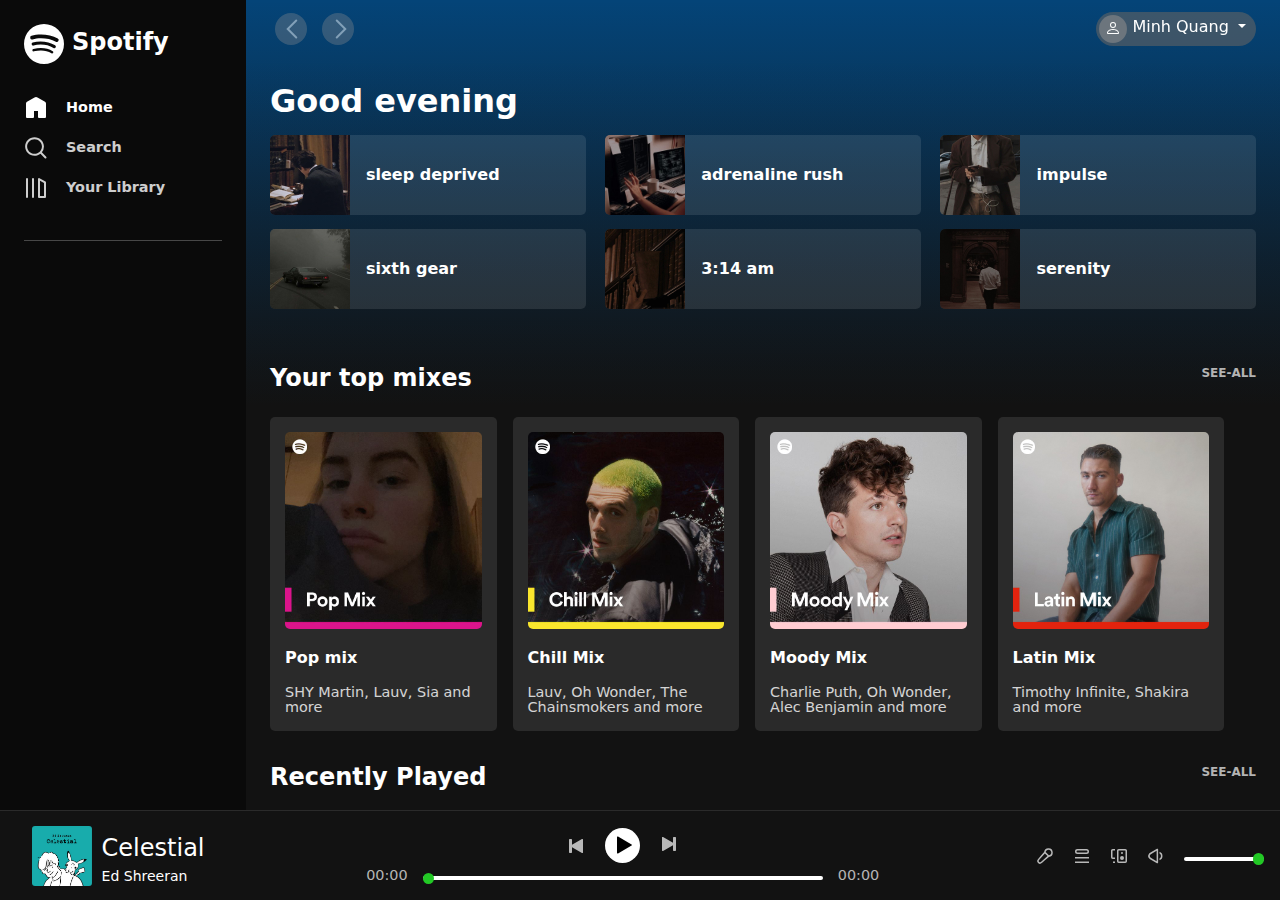
==== index.html @ 40d4375e "Thay đổi đường dẫn img và audio" ====
<!DOCTYPE html>
<html lang="en">

<head>

  <meta charset="UTF-8">
  <meta name="viewport" content="width=device-width">
  <title>Media Player</title>
  <link rel="stylesheet" href="https://cdn.jsdelivr.net/npm/bootstrap@5.2.0-beta1/dist/css/bootstrap.min.css"
    crossorigin="anonymous">
  <link rel="stylesheet" href="./styles/style.css">
  <link rel="icon" href="./assets/icon/favicon.png">
  <script src="./scripts/dropdown.js" defer></script>

</head>


<body>

  <div id="app" class="d-flex flex-column">

    <div id="principal" class="d-flex">


      <nav id="latNav" class="w-100 pt-4 d-flex flex-column">

        <!-- Start of logo -->

        <a href="#" class="d-flex px-4">
          <svg xmlns="http://www.w3.org/2000/svg" width="40" height="40" fill="currentColor" class="bi bi-spotify"
            viewBox="0 0 16 16">
            <path
              d="M8 0a8 8 0 1 0 0 16A8 8 0 0 0 8 0zm3.669 11.538a.498.498 0 0 1-.686.165c-1.879-1.147-4.243-1.407-7.028-.77a.499.499 0 0 1-.222-.973c3.048-.696 5.662-.397 7.77.892a.5.5 0 0 1 .166.686zm.979-2.178a.624.624 0 0 1-.858.205c-2.15-1.321-5.428-1.704-7.972-.932a.625.625 0 0 1-.362-1.194c2.905-.881 6.517-.454 8.986 1.063a.624.624 0 0 1 .206.858zm.084-2.268C10.154 5.56 5.9 5.419 3.438 6.166a.748.748 0 1 1-.434-1.432c2.825-.857 7.523-.692 10.492 1.07a.747.747 0 1 1-.764 1.288z" />
          </svg>
          <span class="fw-semibold ms-2" style="font-size: 1.5em;">Spotify</span>
        </a>

        <!-- End of logo -->



        <!-- Start of side bar-->

        <ul class="nav flex-column px-2 my-4">
          <li class="nav-item">
            <a href="/" class="nav-link ativo"><svg role="img" height="24" width="24" viewBox="0 0 24 24">
                <path
                  d="M13.5 1.515a3 3 0 00-3 0L3 5.845a2 2 0 00-1 1.732V21a1 1 0 001 1h6a1 1 0 001-1v-6h4v6a1 1 0 001 1h6a1 1 0 001-1V7.577a2 2 0 00-1-1.732l-7.5-4.33z">
                </path>
              </svg> Home</a>
          </li>
          <li class="nav-item">
            <a href="search.html" class="nav-link"><svg role="img" height="24" width="24" viewBox="0 0 24 24">
                <path
                  d="M10.533 1.279c-5.18 0-9.407 4.14-9.407 9.279s4.226 9.279 9.407 9.279c2.234 0 4.29-.77 5.907-2.058l4.353 4.353a1 1 0 101.414-1.414l-4.344-4.344a9.157 9.157 0 002.077-5.816c0-5.14-4.226-9.28-9.407-9.28zm-7.407 9.279c0-4.006 3.302-7.28 7.407-7.28s7.407 3.274 7.407 7.28-3.302 7.279-7.407 7.279-7.407-3.273-7.407-7.28z">
                </path>
              </svg> Search</a>
          </li>
          <li class="nav-item">
            <a href="#" class="nav-link"><svg role="img" height="24" width="24" viewBox="0 0 24 24">
                <path
                  d="M14.5 2.134a1 1 0 011 0l6 3.464a1 1 0 01.5.866V21a1 1 0 01-1 1h-6a1 1 0 01-1-1V3a1 1 0 01.5-.866zM16 4.732V20h4V7.041l-4-2.309zM3 22a1 1 0 01-1-1V3a1 1 0 012 0v18a1 1 0 01-1 1zm6 0a1 1 0 01-1-1V3a1 1 0 012 0v18a1 1 0 01-1 1z">
                </path>
              </svg> Your Library</a>
          </li>
        </ul>


        <!-- End of side bar-->



        <hr class="mx-4 mb-0 mt-2">

        <!-- Start of playlists in sidebar-->


        <!-- End of playlists in sidebar-->

      </nav>

      <!-- End of Install App Button-->


      <!-- Main Content -->
      <div id="feed" class="w-100">

        <!-- menu superior do conteudo -->
        <nav id="topNav" class="d-flex justify-content-between align-items-center px-4 py-2">

          <!-- Start of arrows -->

          <div id="arrowMenu">
            <button><svg role="img" height="24" width="24" class="Svg-ytk21e-0 gFcOie IYDlXmBmmUKHveMzIPCF"
                viewBox="0 0 24 24">
                <path
                  d="M15.957 2.793a1 1 0 010 1.414L8.164 12l7.793 7.793a1 1 0 11-1.414 1.414L5.336 12l9.207-9.207a1 1 0 011.414 0z">
                </path>
              </svg></button>
            <button><svg role="img" height="24" width="24" class="Svg-ytk21e-0 gFcOie IYDlXmBmmUKHveMzIPCF"
                viewBox="0 0 24 24">
                <path
                  d="M8.043 2.793a1 1 0 000 1.414L15.836 12l-7.793 7.793a1 1 0 101.414 1.414L18.664 12 9.457 2.793a1 1 0 00-1.414 0z">
                </path>
              </svg></button>
          </div>

          <!-- End of arrows-->

          <div id="btnTopNav" class="d-flex">

            <!-- Start of user profile -->
            <div class="dropdown ms-3" id="user_bttn">
              <button class="btn btn-secondary dropdown-toggle" type="button" id="dropdownMenuButton1"
                data-bs-toggle="dropdown" aria-expanded="false">
                <div class="imgUsuario bg-secondary">
                  <svg xmlns="http://www.w3.org/2000/svg" width="16" height="16" fill="currentColor"
                    viewBox="0 0 16 16">
                    <path
                      d="M8 8a3 3 0 1 0 0-6 3 3 0 0 0 0 6zm2-3a2 2 0 1 1-4 0 2 2 0 0 1 4 0zm4 8c0 1-1 1-1 1H3s-1 0-1-1 1-4 6-4 6 3 6 4zm-1-.004c-.001-.246-.154-.986-.832-1.664C11.516 10.68 10.289 10 8 10c-2.29 0-3.516.68-4.168 1.332-.678.678-.83 1.418-.832 1.664h10z" />
                  </svg>
                </div>
                Minh Quang
              </button>
              <div class="dropdownMenuButton1-dropContent">
                <a href="./login.html">Log Out</a>
              </div>

            </div>
          </div>
        </nav>

        <!-- End of user profile -->


        <!-- feed do conteudo principal -->
        <main id="main" class="p-4">

          <!-- seção inicial (header) -->
          <section id="feedHeader">

            <!-- start of greeting -->
            <h2 class="fw-bold" id="greeting">Welcome Back</h2>
            <!-- end of greeting -->

            <!-- recent playlists -->
            <ul id="playlistsRecentes" class="mb-5">
              <li>
                <img src="./assets/playlistImage/1.jpeg" :alt="playlist.nome">
                <span class="fw-semibold ms-3 me-auto">sleep deprived</span>
                <button type="button" class="btn me-3" onclick="playAudio(1)"><svg role="img" height="24" width="24"
                    viewBox="0 0 24 24">
                    <path
                      d="M7.05 3.606l13.49 7.788a.7.7 0 010 1.212L7.05 20.394A.7.7 0 016 19.788V4.212a.7.7 0 011.05-.606z">
                    </path>
                  </svg></button>
              </li>

              <li>
                <img src="./assets/playlistImage/2.jpeg" :alt="playlist.nome">
                <span class="fw-semibold ms-3 me-auto">adrenaline rush</span>
                <button type="button" class="btn me-3" onclick="playAudio(2)"><svg role="img" height="24" width="24"
                    viewBox="0 0 24 24">
                    <path
                      d="M7.05 3.606l13.49 7.788a.7.7 0 010 1.212L7.05 20.394A.7.7 0 016 19.788V4.212a.7.7 0 011.05-.606z">
                    </path>
                  </svg></button>
              </li>

              <li>
                <img src="./assets/playlistImage/3.jpeg" :alt="playlist.nome">
                <span class="fw-semibold ms-3 me-auto">impulse</span>
                <button type="button" class="btn me-3" onclick="playAudio(2)"><svg role="img" height="24" width="24"
                    viewBox="0 0 24 24">
                    <path
                      d="M7.05 3.606l13.49 7.788a.7.7 0 010 1.212L7.05 20.394A.7.7 0 016 19.788V4.212a.7.7 0 011.05-.606z">
                    </path>
                  </svg></button>
              </li>

              <li>
                <img src="./assets/playlistImage/4.jpeg" :alt="playlist.nome">
                <span class="fw-semibold ms-3 me-auto">sixth gear</span>
                <button type="button" class="btn me-3" onclick="playAudio(2)"><svg role="img" height="24" width="24"
                    viewBox="0 0 24 24">
                    <path
                      d="M7.05 3.606l13.49 7.788a.7.7 0 010 1.212L7.05 20.394A.7.7 0 016 19.788V4.212a.7.7 0 011.05-.606z">
                    </path>
                  </svg></button>
              </li>

              <li>
                <img src="./assets/playlistImage/5.jpeg" :alt="playlist.nome">
                <span class="fw-semibold ms-3 me-auto">3:14 am</span>
                <button type="button" class="btn me-3" onclick="playAudio(1)"><svg role="img" height="24" width="24"
                    viewBox="0 0 24 24">
                    <path
                      d="M7.05 3.606l13.49 7.788a.7.7 0 010 1.212L7.05 20.394A.7.7 0 016 19.788V4.212a.7.7 0 011.05-.606z">
                    </path>
                  </svg></button>
              </li>


              <li>
                <img src="./assets/playlistImage/6.jpeg" :alt="playlist.nome">
                <span class="fw-semibold ms-3 me-auto">serenity</span>
                <button type="button" class="btn me-3" onclick="playAudio(1)"><svg role="img" height="24" width="24"
                    viewBox="0 0 24 24">
                    <path
                      d="M7.05 3.606l13.49 7.788a.7.7 0 010 1.212L7.05 20.394A.7.7 0 016 19.788V4.212a.7.7 0 011.05-.606z">
                    </path>
                  </svg></button>

              </li>

            </ul>
          </section>





          
          <section class="feedPlaylist">

          </section>
          <section class="feedPlaylist">

          </section>
          <section class="feedPlaylist">

          </section>
          <section class="feedPlaylist">

          </section>


        </main>
      </div>
    </div>


    <div id="mobiPlay">
      <button type="button" id="mobibtn"><svg role="img" height="24" width="24" viewBox="0 0 24 24">
          <path d="M7.05 3.606l13.49 7.788a.7.7 0 010 1.212L7.05 20.394A.7.7 0 016 19.788V4.212a.7.7 0 011.05-.606z">
          </path>
        </svg></button>
    </div>
    <div id="footer">
      <div id="audioBar" class="p-3 d-flex justify-content-between">

        <div id="musicaPlay">
          <img src="./assets/playlistImage/celestial.jpg" alt="Song Image" class="song-image">
          <div class="song-details">
            <p class="song-name">Celestial</p>
            <p class="author">Ed Shreeran</p>
          </div>
        </div>

        <div id="botomIcon">
          <ul class="nav flex-row px-2 my-4">
            <li class="nav-item">
              <a href="#" class="nav-link ativo d-flex flex-column align-items-center"><svg role="img" height="20"
                  width="20" fill="white" viewBox="0 0 24 24">
                  <path
                    d="M13.5 1.515a3 3 0 00-3 0L3 5.845a2 2 0 00-1 1.732V21a1 1 0 001 1h6a1 1 0 001-1v-6h4v6a1 1 0 001 1h6a1 1 0 001-1V7.577a2 2 0 00-1-1.732l-7.5-4.33z">
                  </path>
                </svg>Home</a>
            </li>
            <li class="nav-item">
              <a href="#" class="nav-link d-flex flex-column align-items-center"><svg role="img" height="20" width="20"
                  fill="white" viewBox="0 0 24 24">
                  <path
                    d="M10.533 1.279c-5.18 0-9.407 4.14-9.407 9.279s4.226 9.279 9.407 9.279c2.234 0 4.29-.77 5.907-2.058l4.353 4.353a1 1 0 101.414-1.414l-4.344-4.344a9.157 9.157 0 002.077-5.816c0-5.14-4.226-9.28-9.407-9.28zm-7.407 9.279c0-4.006 3.302-7.28 7.407-7.28s7.407 3.274 7.407 7.28-3.302 7.279-7.407 7.279-7.407-3.273-7.407-7.28z">
                  </path>
                </svg>Search</a>
            </li>
            <li class="nav-item">
              <a href="#" class="nav-link d-flex flex-column align-items-center"><svg role="img" height="20" width="20"
                  fill="white" viewBox="0 0 24 24">
                  <path
                    d="M14.5 2.134a1 1 0 011 0l6 3.464a1 1 0 01.5.866V21a1 1 0 01-1 1h-6a1 1 0 01-1-1V3a1 1 0 01.5-.866zM16 4.732V20h4V7.041l-4-2.309zM3 22a1 1 0 01-1-1V3a1 1 0 012 0v18a1 1 0 01-1 1zm6 0a1 1 0 01-1-1V3a1 1 0 012 0v18a1 1 0 01-1 1z">
                  </path>
                </svg>Your Library</a>
            </li>
            <li>
              <a href="#" class="nav-link d-flex flex-column align-items-center"><svg role="img" width="20" height="20"
                  fill="white" viewBox="0 3 16 10">
                  <path
                    d="M8 0a8 8 0 1 0 0 16A8 8 0 0 0 8 0zm3.669 11.538a.498.498 0 0 1-.686.165c-1.879-1.147-4.243-1.407-7.028-.77a.499.499 0 0 1-.222-.973c3.048-.696 5.662-.397 7.77.892a.5.5 0 0 1 .166.686zm.979-2.178a.624.624 0 0 1-.858.205c-2.15-1.321-5.428-1.704-7.972-.932a.625.625 0 0 1-.362-1.194c2.905-.881 6.517-.454 8.986 1.063a.624.624 0 0 1 .206.858zm.084-2.268C10.154 5.56 5.9 5.419 3.438 6.166a.748.748 0 1 1-.434-1.432c2.825-.857 7.523-.692 10.492 1.07a.747.747 0 1 1-.764 1.288z">
                  </path>
                </svg>Get App</a>
            </li>
          </ul>
        </div>

        <div id="caixaCentral" class="d-flex flex-column align-items-center">

          <div id="caixaSetas" class="d-flex align-items-center">


            <button type="button" class="icones anterior"><svg role="img" height="16" width="16" viewBox="0 0 16 16">
                <path
                  d="M12.7 1a.7.7 0 00-.7.7v5.15L2.05 1.107A.7.7 0 001 1.712v12.575a.7.7 0 001.05.607L12 9.149V14.3a.7.7 0 00.7.7h1.6a.7.7 0 00.7-.7V1.7a.7.7 0 00-.7-.7h-1.6z">
                </path>
              </svg></button>

            <button type="button" class="btn playPause" onclick="togglePlayPause()"><svg role="img" height="24"
                width="24" viewBox="0 0 24 24">
                <path
                  d="M7.05 3.606l13.49 7.788a.7.7 0 010 1.212L7.05 20.394A.7.7 0 016 19.788V4.212a.7.7 0 011.05-.606z">
                </path>
              </svg></button>

            <button type="button" class="icones proximo"><svg role="img" height="16" width="16" viewBox="0 0 16 16">
                <path
                  d="M12.7 1a.7.7 0 00-.7.7v5.15L2.05 1.107A.7.7 0 001 1.712v12.575a.7.7 0 001.05.607L12 9.149V14.3a.7.7 0 00.7.7h1.6a.7.7 0 00.7-.7V1.7a.7.7 0 00-.7-.7h-1.6z">
                </path>
              </svg></button>
          </div>

          <div id="barraDeProgresso">
            <small id="currentTime">00:00</small>
            <input type="range" id="progressSlider" min="0" max="100" value="0" step="1" oninput="updateProgressBar()">
            <small id="duration">00:00</small>
          </div>

        </div>


        <div id="configAudio" class="d-flex align-items-center">

          <button type="button" class="icones legenda"><svg onClick="enabledisable(this)" role="img" height="16"
              width="16" viewBox="0 0 16 16">
              <path
                d="M13.426 2.574a2.831 2.831 0 00-4.797 1.55l3.247 3.247a2.831 2.831 0 001.55-4.797zM10.5 8.118l-2.619-2.62A63303.13 63303.13 0 004.74 9.075L2.065 12.12a1.287 1.287 0 001.816 1.816l3.06-2.688 3.56-3.129zM7.12 4.094a4.331 4.331 0 114.786 4.786l-3.974 3.493-3.06 2.689a2.787 2.787 0 01-3.933-3.933l2.676-3.045 3.505-3.99z">
              </path>
            </svg></button>

          <button type="button" class="icones lista"><svg role="img" height="16" width="16" viewBox="0 0 16 16">
              <path
                d="M15 15H1v-1.5h14V15zm0-4.5H1V9h14v1.5zm-14-7A2.5 2.5 0 013.5 1h9a2.5 2.5 0 010 5h-9A2.5 2.5 0 011 3.5zm2.5-1a1 1 0 000 2h9a1 1 0 100-2h-9z">
              </path>
            </svg></button>

          <button type="button" class="icones outrosDispositivos"><svg role="img" height="16" width="16"
              aria-label="Conectar a um dispositivo" viewBox="0 0 16 16">
              <path
                d="M6 2.75C6 1.784 6.784 1 7.75 1h6.5c.966 0 1.75.784 1.75 1.75v10.5A1.75 1.75 0 0114.25 15h-6.5A1.75 1.75 0 016 13.25V2.75zm1.75-.25a.25.25 0 00-.25.25v10.5c0 .138.112.25.25.25h6.5a.25.25 0 00.25-.25V2.75a.25.25 0 00-.25-.25h-6.5zm-6 0a.25.25 0 00-.25.25v6.5c0 .138.112.25.25.25H4V11H1.75A1.75 1.75 0 010 9.25v-6.5C0 1.784.784 1 1.75 1H4v1.5H1.75zM4 15H2v-1.5h2V15z">
              </path>
              <path d="M13 10a2 2 0 11-4 0 2 2 0 014 0zm-1-5a1 1 0 11-2 0 1 1 0 012 0z"></path>
            </svg></button>

          <div id="volume">
            <button type="button" class="icones outrosDispositivos" onclick="toggleMute()">
              <svg role="presentation" height="16" width="16" aria-label="Volume médio" id="volume-icon"
                viewBox="0 0 16 16">
                <path id="volume-path"
                  d="M9.741.85a.75.75 0 01.375.65v13a.75.75 0 01-1.125.65l-6.925-4a3.642 3.642 0 01-1.33-4.967 3.639 3.639 0 011.33-1.332l6.925-4a.75.75 0 01.75 0zm-6.924 5.3a2.139 2.139 0 000 3.7l5.8 3.35V2.8l-5.8 3.35zm8.683 6.087a4.502 4.502 0 000-8.474v1.65a2.999 2.999 0 010 5.175v1.649z">
                </path>
              </svg>
            </button>
            <input type="range" id="volume-slider" min="0" max="1" step="0.1" value="1" oninput="changeVolume()">
          </div>

        </div>




        <!-- Thêm thẻ audio để phát file mp3 -->
        <audio id="audioPlayer" controls style="display: none;">
          <!-- Trình duyệt không hỗ trợ thẻ audio. -->
          <source id="audioSource" type="audio/mp3">
          Your browser does not support the audio element.
        </audio>
      </div>
    </div>
  </div>

  <script src="./scripts/script.js"></script>
  <script src="./scripts/render.js"></script>
</body>

</html>
---- styles/style.css ----
* {
  box-sizing: border-box;
}

::-webkit-scrollbar {
  width: 14px;
}

::-webkit-scrollbar-track {
  background: rgba(0, 0, 0, 0);
}

::-webkit-scrollbar-thumb {
  background: rgba(136, 136, 136, 0.589);
}

::-webkit-scrollbar-thumb:hover {
  background: rgba(85, 85, 85, 0.637);
}

html,
body,
#app,
#principal {
  width: 100%;
  height: 100%;
  overflow-y: hidden;
}

#app {
  min-width: 767px;
  overflow-x: auto;
}

#principal {
  background-color: rgb(4, 68, 120);
  transition: background-color 1s ease;
  color: #fff;
}

#principal #latNav {
  max-width: 246px;
  background-color: #0a0a0a;
}

#principal #latNav a {
  text-decoration: none;
  color: #fff;
}

#principal #latNav .nav .nav-item .nav-link {
  color: #fff;
  fill: #fff;
  font-size: 0.9em;
  font-weight: bold;
  opacity: 0.8;
  transition: opacity 0.3s ease;
}

#principal #latNav .nav .nav-item .nav-link svg {
  margin-right: 13px;
}

#principal #latNav .nav .nav-item .nav-link.ativo,
#principal #latNav .nav .nav-item .nav-link:hover {
  opacity: 1;
}

#principal #latNav #underList button {
  background-color: rgba(0, 0, 0, 0);
  border: 0;
  display: flex;
  color: #fff;
  opacity: 0.8;
  transition: opacity 0.3s ease;
  padding: 8px 24px;
  width: 100%;
  font-size: 0.9em;
  font-weight: bold;
}

#principal #latNav #underList button .plus_bttn,
#principal #latNav #underList button .heart_bttn {
  width: 24px;
  height: 24px;
  margin-right: 16px;
  border-radius: 2px;
  display: flex;
  align-items: center;
  justify-content: center;
}

#principal #latNav #underList button .plus_bttn {
  background-color: #fff;
}

#principal #latNav #underList button .heart_bttn {
  background: linear-gradient(125deg, #773de3 41%, #cffff1 100%);
  fill: #fff;
}

#principal #latNav #underList button:hover {
  opacity: 1;
}

#principal #latNav #playlistSidebar {
  width: 100%;
  overflow-y: auto;
  box-shadow: inset 0 30px 15px rgba(10, 10, 10, 0.2);
}

#principal #latNav #playlistSidebar li {
  width: 100%;
  list-style-type: none;
}

#principal #latNav #playlistSidebar li a {
  font-size: 0.9em;
  font-weight: 500;
}

#principal #latNav #installApp {
  fill: #fff;
  font-size: 0.9em;
  font-weight: 500;
  opacity: 0.8;
  transition: opacity 0.3s;
}

#principal #latNav #installApp svg {
  margin-right: 15px;
}

#principal #latNav #installApp:hover {
  opacity: 1;
}

#principal #feed {
  background: linear-gradient(
    180deg,
    rgba(0, 0, 0, 0) 0%,
    #121212 50%,
    #121212 100%
  );
  overflow-y: auto;
}

#principal #feed #topNav {
  transition: background-color .3s ease;
  position: sticky;
  top: 0;
  z-index: 999;
}



#principal #feed #topNav #arrowMenu button {
  border: none;
  margin: 5px;
  width: 32px;
  height: 32px;
  border-radius: 16px;
  background-color: rgba(146, 144, 144, 0.671);
  fill: #fff;
  opacity: 0.5;
}

#principal #feed #topNav #btnTopNav button#upgrade {
  background-color: rgba(10, 10, 10, 0.1);
  color: #fff;
  padding: 2px 10px;
  margin: 1px;
  border-radius: 20px;
  border: 1px solid #fff;
  opacity: 0.8;
  font-weight: 500;
  font-size: 0.9em;
}

#principal #feed #topNav #btnTopNav button#upgrade:hover {
  background-color: #0a0a0a;
  padding: 2px 11px;
}

#principal #feed #topNav #btnTopNav #user_bttn button {
  background-color: rgba(99, 99, 99, 0.594);
  border: none;
  border-radius: 50px;
  padding: 3px;
  padding-right: 10px;
}

#principal #feed #topNav #btnTopNav #user_bttn button .imgUsuario {
  border-radius: 14px;
  display: inline-block;
  width: 28px;
  height: 28px;
}

#principal #feed #topNav #btnTopNav #user_bttn button:focus {
  box-shadow: 0 0 0 0;
  border: 0 none;
  outline: 0;
}

#principal #feed #main {
  background: linear-gradient(
    180deg,
    rgba(0, 0, 0, 0) 0%,
    #121212 50%,
    #121212 100%
  );
}

#principal #feed #main #feedHeader {
  max-width: 1920px;
}

#principal #feed #main #feedHeader #playlistsRecentes {
  display: flex;
  justify-content: space-between;
  flex-wrap: wrap;
  padding: 0;
}

#principal #feed #main #feedHeader #playlistsRecentes li {
  list-style-type: none;
  width: 32%;
  border-radius: 5px;
  margin: 7px 0;
  cursor: pointer;
  transition: background-color 0.3s ease;
  background-color: rgba(255, 255, 255, 0.1);
  display: flex;
  align-items: center;
}

#principal #feed #main #feedHeader #playlistsRecentes li:hover {
  background-color: rgba(255, 255, 255, 0.3);
}

#principal #feed #main #feedHeader #playlistsRecentes li:hover button.btn {
  opacity: 1;
  cursor: default;
}

#principal #feed #main #feedHeader #playlistsRecentes li img {
  width: 80px;
  height: 80px;
  border-radius: 5px 0 0 5px;
}

#principal #feed #main #feedHeader #playlistsRecentes li button.btn {
  width: 48px;
  height: 48px;
  border-radius: 24px;
  background-color: #1ed760;
  transition: opacity 0.3s ease;
  opacity: 0;
  box-shadow: 0px 15px 40px 0px rgba(0, 0, 0, 0.9);
  transition: all ease-in-out 0.2s;
}

#principal #feed #main #feedHeader #playlistsRecentes li button.btn:hover {
  padding: 1px;
  border: 0;
  transform: scale(1.05);
}

#botomIcon {
  display: none !important;
}

@media only screen and (max-width: 1186px) {
  #principal #feed #main #feedHeader #playlistsRecentes li {
    width: 49%;
  }

  #principal #feed #main #feedHeader #playlistsRecentes li img {
    width: 64px;
    height: 64px;
  }
}

#principal #feed #main .feedPlaylist {
  max-width: 1920px;
}

#principal #feed #main .feedPlaylist h4 {
  display: inline;
}
#principal #feed #main .feedPlaylist h4 > a {
  text-decoration: none;
  color: #fff;
}

#principal #feed #main .feedPlaylist h4 > a:hover {
  text-decoration: underline;
}
#principal #feed #main .feedPlaylist .see-all {
  text-decoration: none;
  color: #b3b3b3;
  float: right;
  font-size: 9pt;
  font-weight: bold;
}

#principal #feed #main .feedPlaylist .playlists {
  display: flex;
  flex-wrap: wrap;
  /* justify-content: space-between; */
  padding: 0;
  min-height: 330px;
  overflow-y: hidden;
  /* height: 380px;
  overflow-x: auto; */
}

#principal #feed #main .feedPlaylist .playlists li {
  
  width: 15%;
  list-style-type: none;
  background-color: rgba(255, 255, 255, 0.1);
  padding: 15px 15px 0 15px;
  border-radius: 5px;
  cursor: pointer;
  transition: background-color 0.3s;
  position: relative;
  margin-bottom: 50px;
  height: max-content;
  margin-right: 1.6%;
  
}



#principal #feed #main .feedPlaylist .playlists li img {
  width: 100%;
  border-radius: 5px;
  margin-bottom: 17px;
}

#principal #feed #main .feedPlaylist .playlists li span {
  font-weight: 700;
}

#principal #feed #main .feedPlaylist .playlists li p {
  font-size: 0.9em;
  line-height: 15px;
  opacity: 0.8;
}

#principal #feed #main .feedPlaylist .playlists li button.btn {
  width: 48px;
  height: 48px;
  border-radius: 24px;
  background-color: #1ed760;
  transition: all 0.3s ease;
  opacity: 0;
  position: absolute;
  right: 8px;
  bottom: 80px;
  cursor: default;
  transition: all ease-in-out 0.2s;
  box-shadow: 0px 15px 40px 0px rgba(0, 0, 0, 0.9);
}

#principal #feed #main .feedPlaylist .playlists li button.btn:hover {
  padding: 1px;
  border: 0;
  transform: scale(1.05);
}

#principal #feed #main .feedPlaylist .playlists li:hover {
  background-color: rgba(255, 255, 255, 0.2);
}

#principal #feed #main .feedPlaylist .playlists li:hover button.btn {
  bottom: 95px;
  opacity: 1;
}

@media only screen and (max-width: 2130px) {
  #principal #feed #main .feedPlaylist .playlists {
    height: 360px;
  }
}

@media only screen and (max-width: 1920px) {
  #principal #feed #main .feedPlaylist .playlists {
    height: 320px;
  }
}

@media only screen and (max-width: 1730px) {
  #principal #feed #main .feedPlaylist .playlists {
    height: 300px;
  }
}

@media only screen and (max-width: 1512px) {
  #principal #feed #main .feedPlaylist .playlists {
    height: 295px;
  }

  #principal #feed #main .feedPlaylist .playlists li {
    width: 18%;
  }
}

@media only screen and (max-width: 1324px) {
  #principal #feed #main .feedPlaylist .playlists {
    height: 310px;
  }

  #principal #feed #main .feedPlaylist .playlists li {
    width: 23%;
  }
}

@media only screen and (max-width: 996px) {
  #principal #feed #main .feedPlaylist .playlists {
    height: 295px;
  }

  #principal #feed #main .feedPlaylist .playlists li {
    width: 32%;
  }
}

@media only screen and (max-width: 796px) {
  #principal #feed #main .feedPlaylist .playlists {
    height: 310px;
  }

  #principal #feed #main .feedPlaylist .playlists li {
    width: 48%;
  }
}

@media only screen and (max-width: 770px) {
  #latNav {
    display: none !important;
  }

  #configAudio {
    display: none !important;
  }

  #caixaCentral {
    display: none !important;
  }

  #principal #feed #main .feedPlaylist .playlists {
    height: 310px;
  }

  #principal #feed #main .feedPlaylist .playlists li {
    width: 23%;
  }

  #audioBar #musicaPlay {
    display: none !important;
  }

  #audioBar {
    height: 70px !important;
    width: 100vw !important;
    display: flex;
    align-items: center;
    justify-content: center !important;
  }

  #botomIcon {
    display: unset !important;
  }

  #botomIcon a {
    color: white;
    font-size: 12px;
  }

  #botomIcon a svg {
    margin: 10px;
  }

  #arrowMenu {
    visibility: hidden;
  }

  #app {
    min-width: 100vw;
  }

  #mobiPlay {
    height: 63px;
    width: 95%;
    margin-top: 78vh;
    margin-left: 2.5%;
    position: absolute;
    opacity: 95%;
    border-radius: 15px;
    background-color: #000000e4;
    display: flex !important;
    align-items: center;
    padding: 0 5vw;
    justify-content: end;
  }

  #mobibtn {
    width: 35px;
    height: 35px;
    border-radius: 50%;
    border-color: white;
    background-color: #fff;
    display: flex;
    justify-content: center;
    align-items: center;
  }
}

@media only screen and (max-width: 520px) {
  #principal #feed #main .feedPlaylist .playlists {
    height: 310px;
  }

  #principal #feed #main .feedPlaylist .playlists li {
    width: 48%;
  }
}

@media only screen and (max-width: 430px) {
  #principal #feed #main .feedPlaylist .playlists {
    height: 210px;
  }

  #principal #feed #main .feedPlaylist .playlists li {
    width: 48%;
  }

  #main #feedHeader #playlistsRecentes li {
    width: 100% !important;
  }

  #main #feedHeader #playlistsRecentes {
    height: 240px;
    overflow: hidden;
  }

  #principal #feed #main .feedPlaylist .playlists li p {
    display: none;
  }

  #principal #feed #main .feedPlaylist .playlists li {
    padding-bottom: 15px;
    margin-bottom: 50px;
  }
}

@media only screen and (max-width: 370px) {
  #botomIcon a {
    font-size: 10px;
    margin: -9px;
    padding: 18px;
  }
  #principal #feed #main .feedPlaylist .playlists li {
    margin-bottom: 100px;
  }
}

@media only screen and (max-width: 300px) {
  #botomIcon a {
    font-size: 8px;
    margin: -14px;
    padding: 18px;
  }
}

#mobiPlay {
  display: none;
}

#audioBar {
  width: 100%;
  height: 90px;
  background-color: #121212;
  border-top: 1px solid rgba(255, 255, 255, 0.1);
}

#audioBar #musicaPlay {
  width: auto;
  margin-left: 1.25%;
}

#audioBar button.icones {
  background-color: rgba(0, 0, 0, 0);
  fill: #fff;
  border: none;
  opacity: 0.7;
}

#audioBar button.icones:hover {
  opacity: 1;
}

#audioBar button.icones.aleatorio {
  margin: 5px 15px 5px 5px;
}

#audioBar button.icones.proximo {
  margin: 5px 5px 5px 15px;
}

#audioBar button.icones.proximo svg {
  margin-bottom: 4px;
}

#audioBar button.icones.anterior {
  transform: rotate(180deg);
  margin: 5px 15px 5px 5px;
}

#audioBar button.icones.anterior svg {
  margin-bottom: 4px;
}

#audioBar button.icones.repetir {
  margin: 5px 5px 5px 15px;
}

#audioBar button.icones.legenda,
#audioBar button.icones.lista,
#audioBar button.icones.outrosDispositivos {
  padding-right: 15px;
}

#audioBar #caixaCentral #caixaSetas button.playPause {
  width: 35px;
  height: 35px;
  border-radius: 24px;
  background-color: #fff;
  display: flex;
  justify-content: center;
  align-items: center;
  padding: 0;
}

#audioBar #caixaCentral #caixaSetas button.playPause:hover {
  padding: 2px;
}

#audioBar #caixaCentral #barraDeProgresso small {
  color: rgba(255, 255, 255, 0.7);
  font-size: 0.9em;
  margin: 10px;
}

#audioBar #caixaCentral #barraDeProgresso input[type="range"] {
  width: 25rem;
}

#audioBar #configAudio #volume input[type="range"] {
  width: 5rem;
}

#audioBar input[type="range"] {
  -webkit-appearance: none;
  appearance: none;
  background: transparent;
  cursor: pointer;
  width: 5rem;
}

#audioBar input[type="range"]:focus {
  outline: none;
}

#audioBar input[type="range"]::-webkit-slider-runnable-track {
  background-color: #ffffff;
  border-radius: 0.5rem;
  height: 0.25rem;
}

#audioBar input[type="range"]::-webkit-slider-thumb {
  -webkit-appearance: none;
  appearance: none;
  margin-top: -3.2px;
  background-color: #22c925;
  border-radius: 0.5rem;
  height: 0.7rem;
  width: 0.7rem;
}

#audioBar input[type="range"]:focus::-webkit-slider-thumb {
  outline: 3px solid #22c925;
  outline-offset: 0.125rem;
}

#audioBar input[type="range"]::-moz-range-track {
  background-color: #ffffff;
  border-radius: 0.5rem;
  height: 0.25rem;
}

#audioBar input[type="range"]::-moz-range-thumb {
  background-color: #22c925;
  border: none;
  border-radius: 0.5rem;
  height: 0.7rem;
  width: 0.7rem;
}

#audioBar input[type="range"]:focus::-moz-range-thumb {
  outline: 3px solid #22c925;
  outline-offset: 0.125rem;
}

#full-screen {
  background-color: #121212;
  border: none;
}

@media only screen and (max-width: 1060px) {
  #audioBar button.icones svg {
    width: 15px;
    height: 15px;
  }

  #audioBar button.icones.legenda,
  #audioBar button.icones.lista,
  #audioBar button.icones.outrosDispositivos {
    padding-right: 8px;
  }

  #audioBar #caixaCentral #caixaSetas button.playPause {
    width: 30px;
    height: 30px;
    padding: 0;
  }

  #audioBar #caixaCentral #caixaSetas button.playPause svg {
    width: 18px;
    height: 18px;
  }

  #audioBar #caixaCentral #barraDeProgresso small {
    font-size: 0.8em;
  }

  #audioBar #caixaCentral #barraDeProgresso input[type="range"] {
    width: 15rem;
  }
}

.dropdownMenuButton1-dropContent {
  display: none;
  padding:10px;
  padding-left:15px;
  background-color: rgba(10, 10, 10, 0.4);
  margin-top:10px;
  border-radius: 5px;
  width:254px;
  align-self: flex-end;
  position: absolute;
  top:30px
}

.show {
  display: block;
}

.dropdownMenuButton1-dropContent > a {
  text-decoration: none;
  color:white;

}
#user_bttn {
  display: flex;
  flex-direction: column;
}


#musicaPlay {
  display: flex;
  flex-direction: row;
  align-items: center;
}

#musicaPlay .song-image {
  width: 60px;
  height: 60px;
  border-radius: 5%;
}

#musicaPlay .song-details {
  display: flex;
  flex-direction: column;
  align-items: left;
  padding: 10px;
  text-wrap: nowrap;
}

#musicaPlay .song-name {
  color: white;
  font-size: 24px;
  margin-bottom: 0px;
}

#musicaPlay .author {
  color: white;
  font-size: 14px;
  margin-bottom: -5px;
}
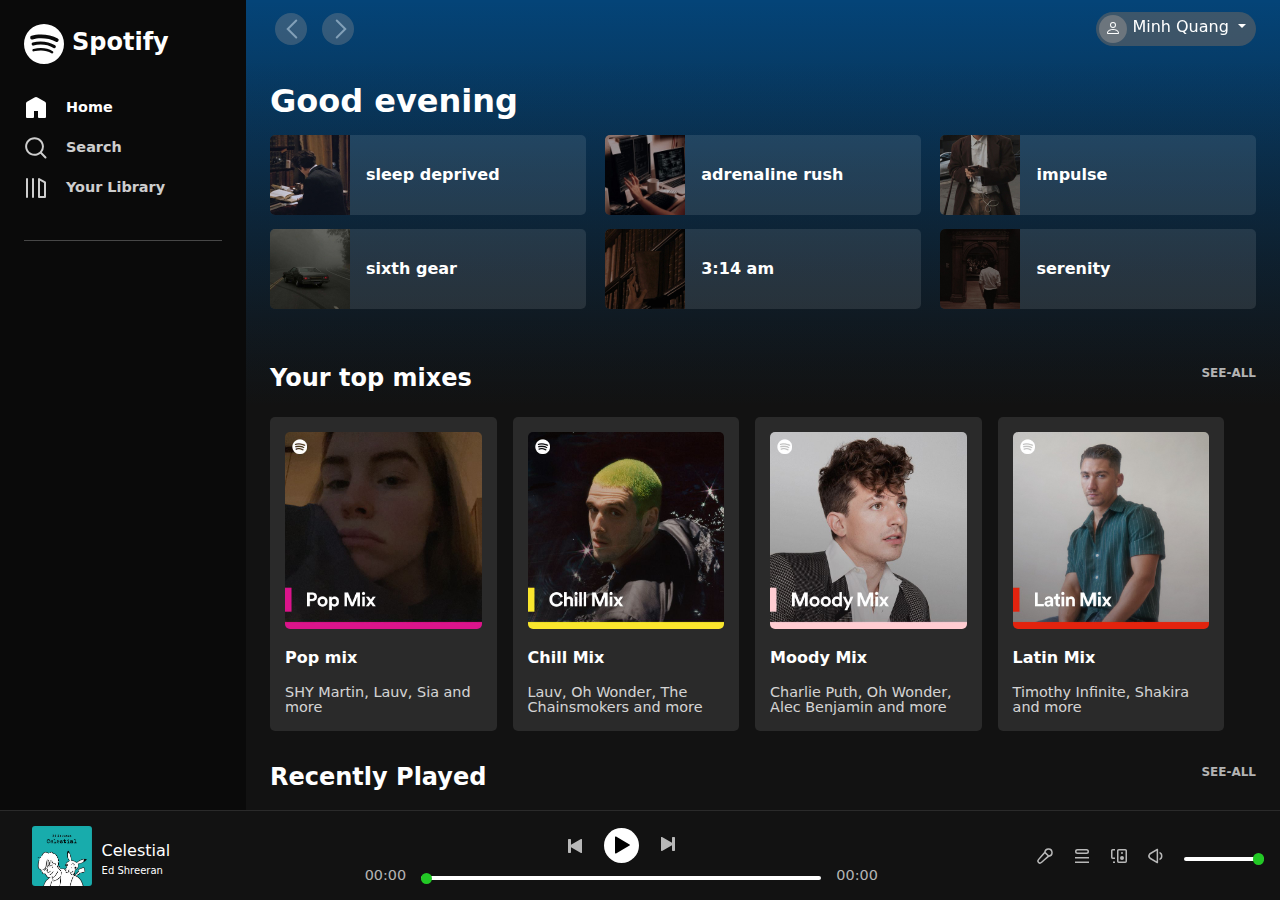
==== commit e248301e: "thay doi truoc khi ngu zzz" ====
--- a/index.html
+++ b/index.html
@@ -379,7 +379,7 @@
   </div>
 
   <script src="./scripts/script.js"></script>
-  <script src="./scripts/render.js"></script>
+  <!-- <script src="./scripts/render.js"></script> -->
 </body>
 
 </html>--- a/styles/style.css
+++ b/styles/style.css
@@ -802,13 +802,16 @@
 
 #musicaPlay .song-name {
   color: white;
-  font-size: 24px;
+  font-size: 1em;
   margin-bottom: 0px;
+  width: 100px;
 }
 
 #musicaPlay .author {
   color: white;
-  font-size: 14px;
+  font-size: 10px;
   margin-bottom: -5px;
-}
-
+  width: 100px;
+  overflow: hidden;
+}
+
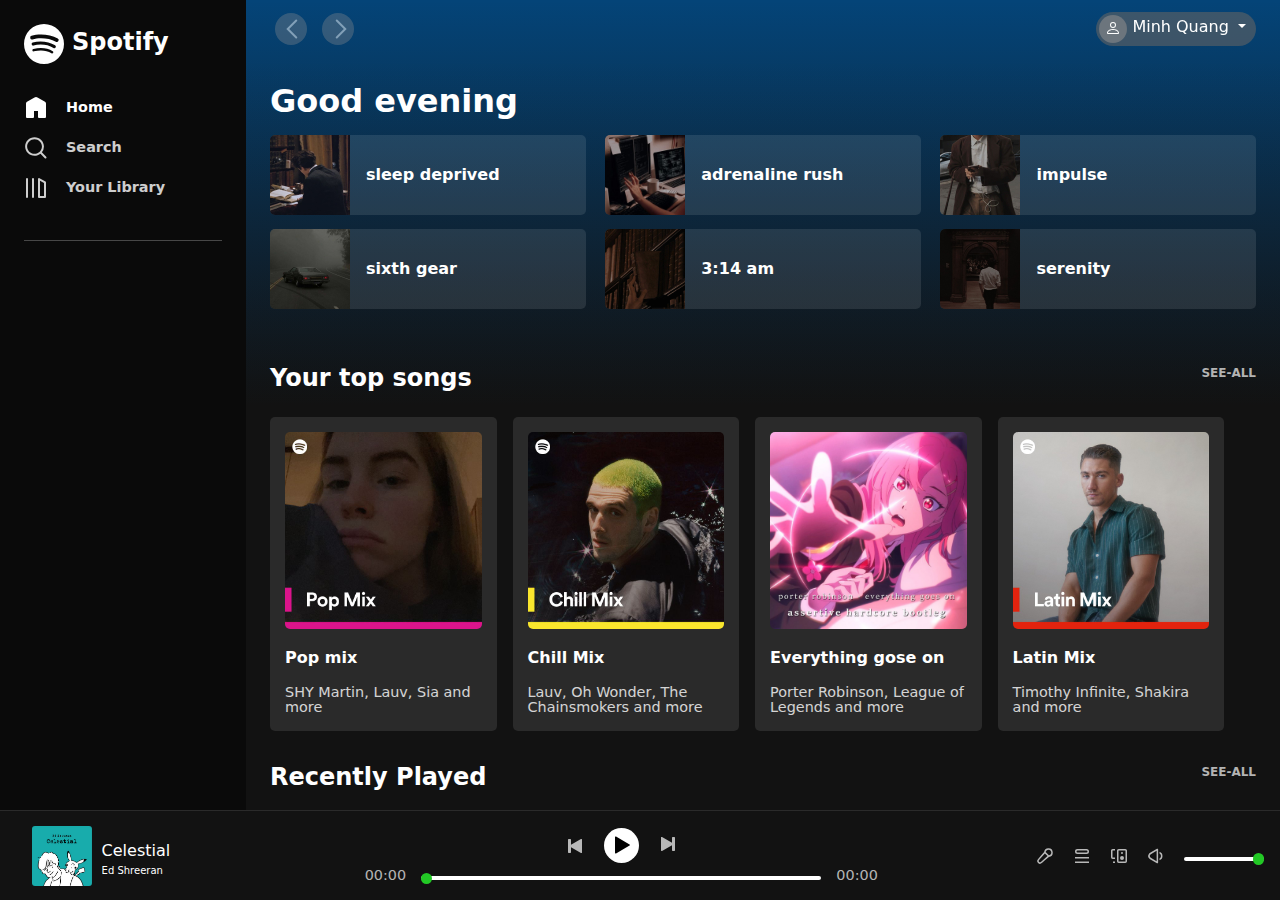
==== commit 3167d2ce: "Update index.html" ====
--- a/index.html
+++ b/index.html
@@ -234,6 +234,42 @@
 
           </section>
 
+          <div class="footer">
+            <div class="first-footer">
+                <div class="infor">
+                    <p><b>Company</b></p>
+                    <a href="">About</a> <br><p></p>
+                    <a href="">Jobs</a> <br><p></p>
+                    <a href="">For the record</a>
+                </div>
+
+                <div class="infor">
+                    <p><b>Communities</b></p>
+                    <a href="">For artists</a> <br><p></p>
+                    <a href="">Developers</a> <br><p></p>
+                    <a href="">Advertising</a> <br><p></p>
+                    <a href="">Investor</a> <br><p></p>
+                </div>
+
+                <div class="infor">
+                    <p><b>Useful links</b></p>
+                    <a href="">Support</a> <br><p></p>
+                    <a href="">Free Moblile App</a>
+                </div>
+            </div>
+            <div class="line-break"></div>
+
+            <div class="second-footer">
+                <a href="">Legal</a>
+                <a href="">Privacy Center</a>
+                <a href="">Privacy Policy</a>
+                <a href="">Cookies</a>
+                <a href="">About Ads</a>
+                <a href="">Accessibility</a>
+
+                <p>© 2023 Spotify AB</p>
+            </div>
+          </div>
 
         </main>
       </div>
@@ -382,4 +418,4 @@
   <!-- <script src="./scripts/render.js"></script> -->
 </body>
 
-</html>+</html>
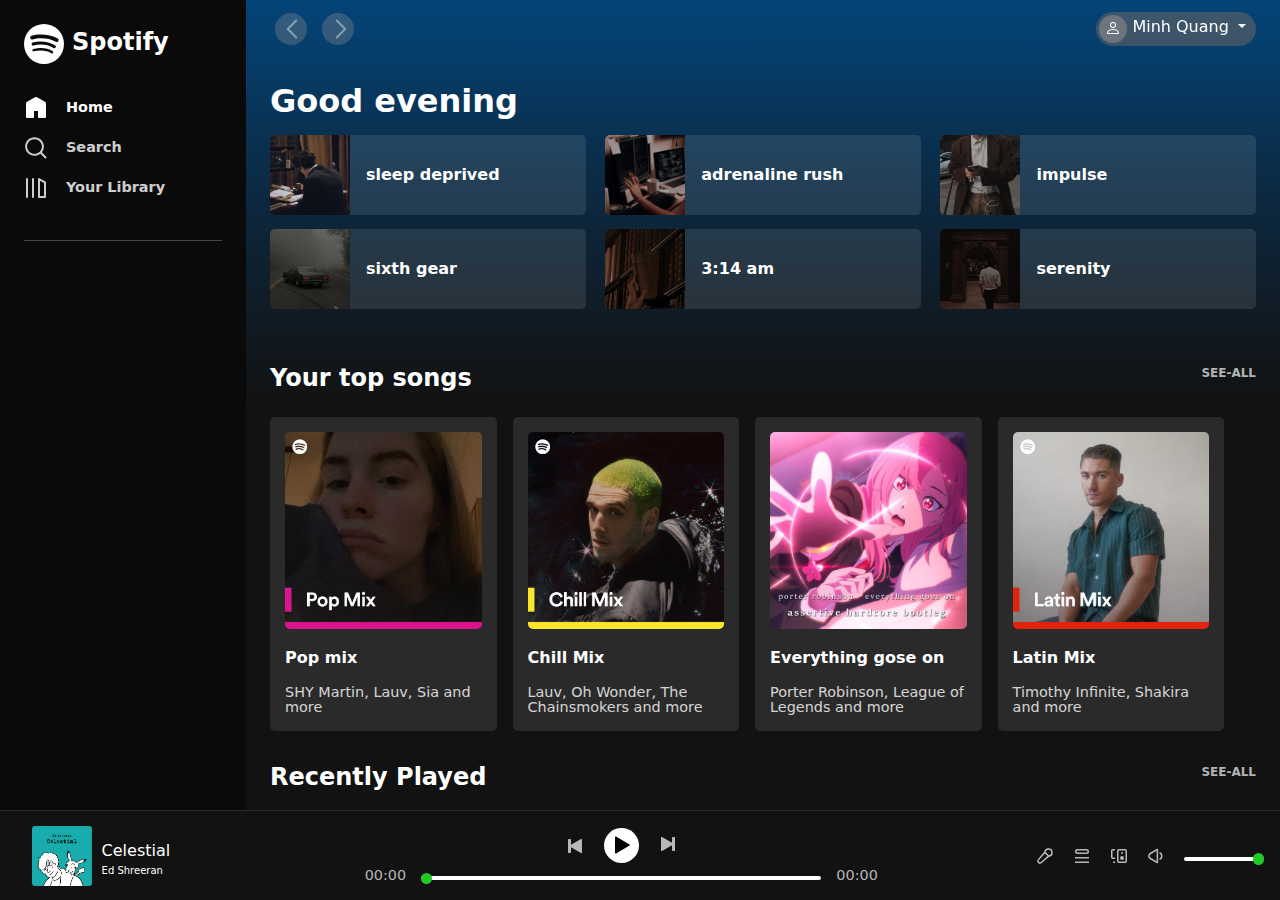
==== commit 98e4f85f: "big changes" ====
--- a/index.html
+++ b/index.html
@@ -341,7 +341,8 @@
                 </path>
               </svg></button>
 
-            <button type="button" class="btn playPause" onclick="togglePlayPause()"><svg role="img" height="24"
+              <!-- onclick="togglePlayPause()" -->
+            <button type="button" class="btn playPause" ><svg role="img" height="24"
                 width="24" viewBox="0 0 24 24">
                 <path
                   d="M7.05 3.606l13.49 7.788a.7.7 0 010 1.212L7.05 20.394A.7.7 0 016 19.788V4.212a.7.7 0 011.05-.606z">
@@ -357,7 +358,8 @@
 
           <div id="barraDeProgresso">
             <small id="currentTime">00:00</small>
-            <input type="range" id="progressSlider" min="0" max="100" value="0" step="1" oninput="updateProgressBar()">
+            <!-- oninput="updateProgressBar()" -->
+            <input type="range" id="progressSlider" min="0" max="100" value="0" step="1" >
             <small id="duration">00:00</small>
           </div>
 
@@ -388,7 +390,8 @@
             </svg></button>
 
           <div id="volume">
-            <button type="button" class="icones outrosDispositivos" onclick="toggleMute()">
+            <!-- onclick="toggleMute()" -->
+            <button type="button" class="icones outrosDispositivos"  id="button-volume-icon">
               <svg role="presentation" height="16" width="16" aria-label="Volume médio" id="volume-icon"
                 viewBox="0 0 16 16">
                 <path id="volume-path"
@@ -396,7 +399,8 @@
                 </path>
               </svg>
             </button>
-            <input type="range" id="volume-slider" min="0" max="1" step="0.1" value="1" oninput="changeVolume()">
+            <!-- oninput="changeVolume()" -->
+            <input type="range" id="volume-slider" class="button-volume-range" min="0" max="1" step="0.1" value="1" >
           </div>
 
         </div>
@@ -414,8 +418,8 @@
     </div>
   </div>
 
-  <script src="./scripts/script.js"></script>
-  <!-- <script src="./scripts/render.js"></script> -->
+  <!-- <script src="./scripts/script.js"></script> -->
+  <script src="./scripts/render.js"></script>
 </body>
 
 </html>
--- a/styles/style.css
+++ b/styles/style.css
@@ -815,3 +815,76 @@
   overflow: hidden;
 }
 
+.footer {
+  margin-top: 50px;
+  width: 100%;
+  min-height: 450px;
+  flex-wrap: wrap;
+  display: flex;
+}
+
+.footer a:hover, a:visited, a:active, a:link {
+  color:#d7e0db;
+}
+
+.first-footer,
+.second-footer {
+  width: 100%;
+  height: 200px;
+  display: flex;
+}
+
+.first-footer .infor {
+  width: 25%;
+  height: 190px;
+  margin: 1vh 1vw;
+}
+
+.first-footer .infor a {
+  text-decoration: none;
+}
+
+.second-footer {
+  position: relative;
+  align-items: center;
+  flex-wrap: wrap;
+}
+
+.second-footer * {
+  margin: 1vh 1vw;
+  text-decoration: none;
+}
+
+.second-footer p {
+  position: absolute;
+  right: 0;
+}
+
+.line-break {
+  margin-top: 100px;
+  background-color: #333634; 
+  width: 100%; 
+  height: 1px; 
+  clear: both;
+}
+
+@media screen and (max-width: 768px) {
+  .first-footer .infor {
+    max-width: 100%;
+  }
+
+  .first-footer {
+    flex-direction: column;
+    align-items: flex-start;
+    text-align: left;
+    text-wrap: nowrap;
+  }
+  .line-break {
+    margin-top: 300px;
+  }
+  .second-footer {
+    flex-direction: column; /* Stack items vertically on smaller screens */
+    align-items: flex-start; /* Align items to the left on smaller screens */
+    text-align: left;
+  }
+}
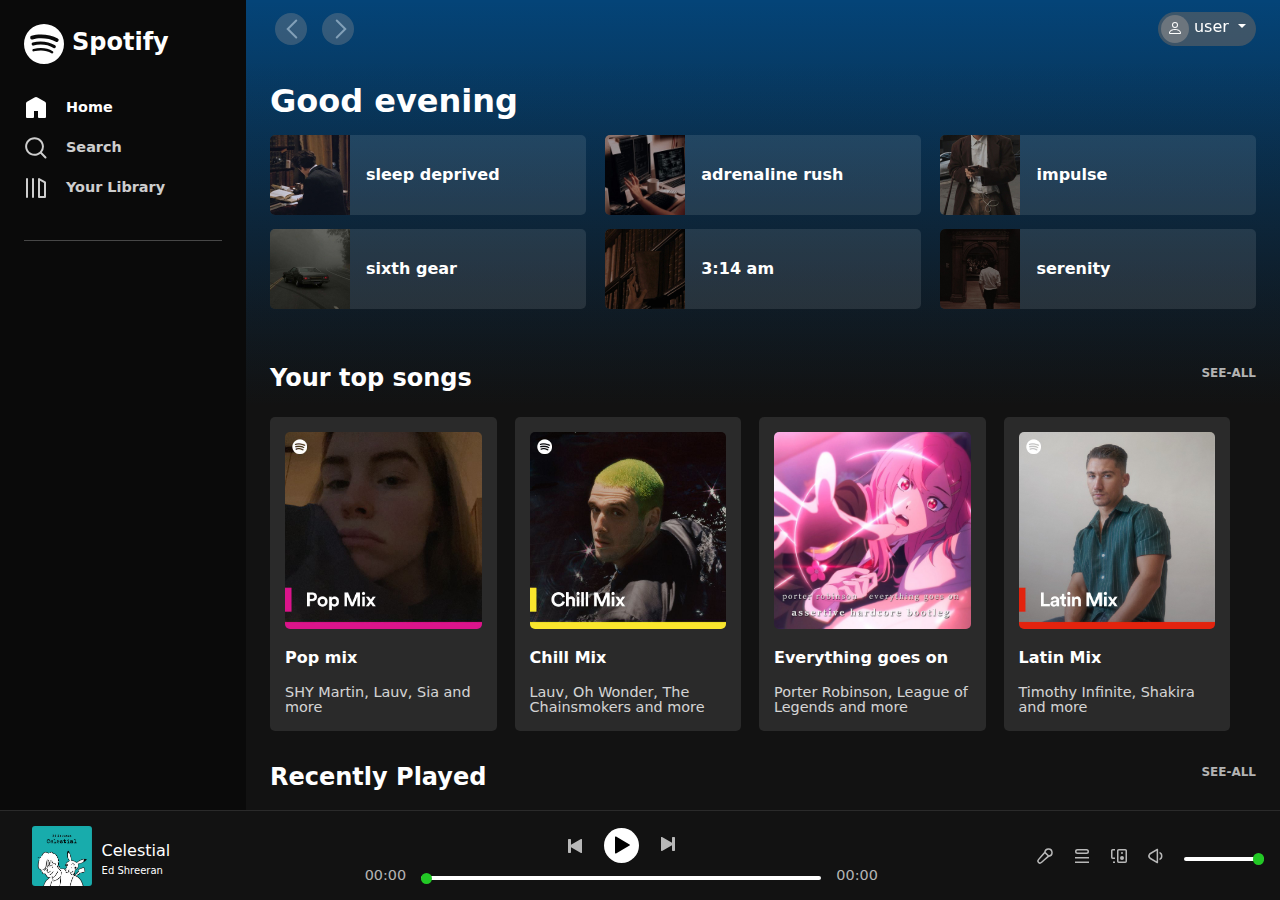
==== commit 339b3b55: "Update Responsive and username" ====
--- a/index.html
+++ b/index.html
@@ -120,7 +120,7 @@
                       d="M8 8a3 3 0 1 0 0-6 3 3 0 0 0 0 6zm2-3a2 2 0 1 1-4 0 2 2 0 0 1 4 0zm4 8c0 1-1 1-1 1H3s-1 0-1-1 1-4 6-4 6 3 6 4zm-1-.004c-.001-.246-.154-.986-.832-1.664C11.516 10.68 10.289 10 8 10c-2.29 0-3.516.68-4.168 1.332-.678.678-.83 1.418-.832 1.664h10z" />
                   </svg>
                 </div>
-                Minh Quang
+                <span class="userName">Minh Quang</span>
               </button>
               <div class="dropdownMenuButton1-dropContent">
                 <a href="./login.html">Log Out</a>
--- a/styles/style.css
+++ b/styles/style.css
@@ -34,6 +34,7 @@
 
 #principal {
   background-color: rgb(4, 68, 120);
+  /* background-color: #4c1da2; */
   transition: background-color 1s ease;
   color: #fff;
 }
@@ -328,7 +329,7 @@
   position: relative;
   margin-bottom: 50px;
   height: max-content;
-  margin-right: 1.6%;
+  margin-right: 1.8%;
   
 }
 
@@ -425,7 +426,9 @@
 
   #principal #feed #main .feedPlaylist .playlists li {
     width: 32%;
-  }
+    margin-right: 1.3%;
+  }
+  
 }
 
 @media only screen and (max-width: 796px) {
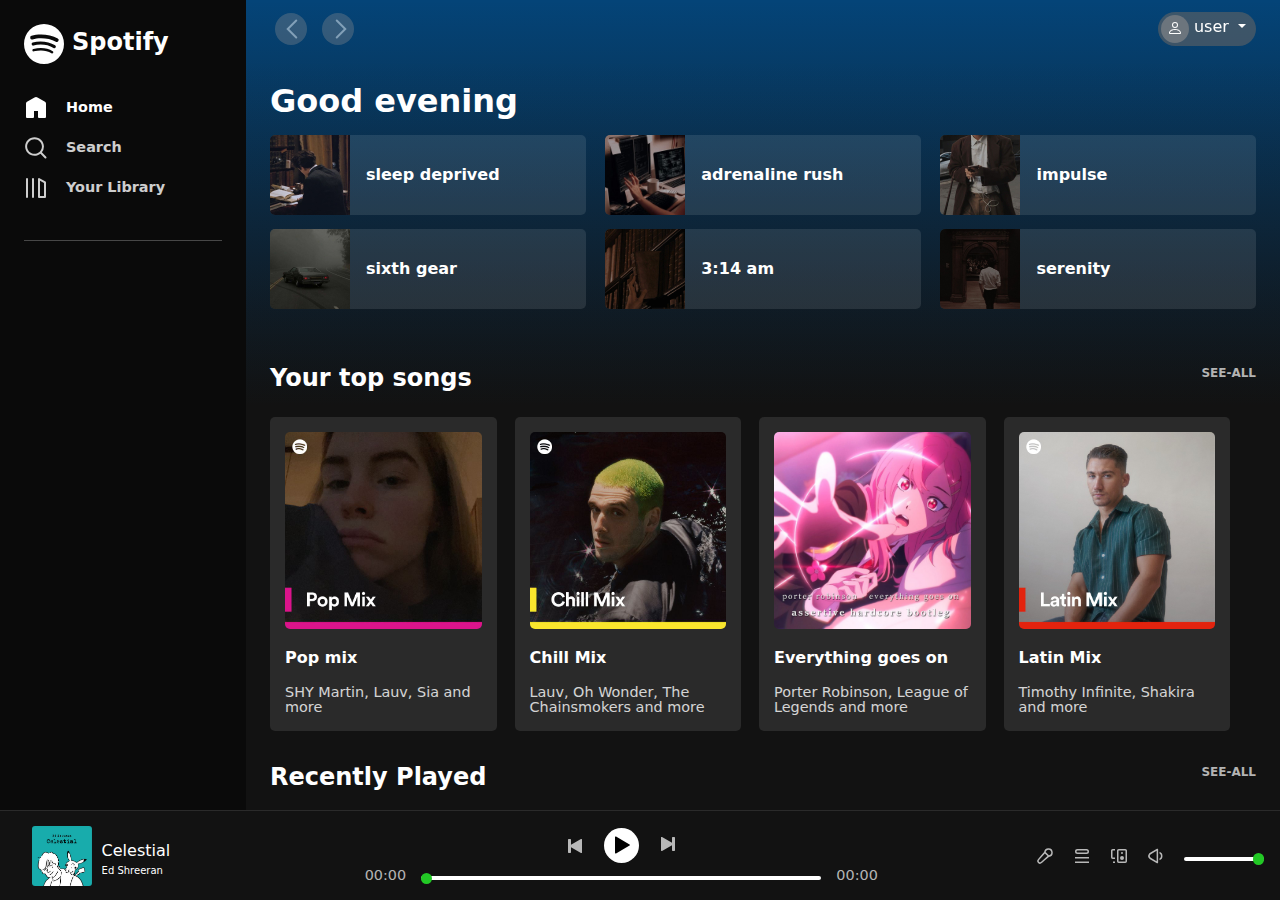
==== commit e123db03: "update index and search" ====
--- a/index.html
+++ b/index.html
@@ -221,18 +221,10 @@
 
 
           
-          <section class="feedPlaylist">
-
-          </section>
-          <section class="feedPlaylist">
-
-          </section>
-          <section class="feedPlaylist">
-
-          </section>
-          <section class="feedPlaylist">
-
-          </section>
+          <section class="feedPlaylist"></section>
+          <section class="feedPlaylist"></section>
+          <section class="feedPlaylist"></section>
+          <section class="feedPlaylist"></section>
 
           <div class="footer">
             <div class="first-footer">
@@ -282,6 +274,9 @@
           </path>
         </svg></button>
     </div>
+
+
+
     <div id="footer">
       <div id="audioBar" class="p-3 d-flex justify-content-between">
 
@@ -304,7 +299,7 @@
                 </svg>Home</a>
             </li>
             <li class="nav-item">
-              <a href="#" class="nav-link d-flex flex-column align-items-center"><svg role="img" height="20" width="20"
+              <a href="search.html" class="nav-link d-flex flex-column align-items-center"><svg role="img" height="20" width="20"
                   fill="white" viewBox="0 0 24 24">
                   <path
                     d="M10.533 1.279c-5.18 0-9.407 4.14-9.407 9.279s4.226 9.279 9.407 9.279c2.234 0 4.29-.77 5.907-2.058l4.353 4.353a1 1 0 101.414-1.414l-4.344-4.344a9.157 9.157 0 002.077-5.816c0-5.14-4.226-9.28-9.407-9.28zm-7.407 9.279c0-4.006 3.302-7.28 7.407-7.28s7.407 3.274 7.407 7.28-3.302 7.279-7.407 7.279-7.407-3.273-7.407-7.28z">
@@ -409,7 +404,7 @@
 
 
         <!-- Thêm thẻ audio để phát file mp3 -->
-        <audio id="audioPlayer" controls style="display: none;">
+        <audio id="audioPlayer" class="d-none" controls >
           <!-- Trình duyệt không hỗ trợ thẻ audio. -->
           <source id="audioSource" type="audio/mp3">
           Your browser does not support the audio element.
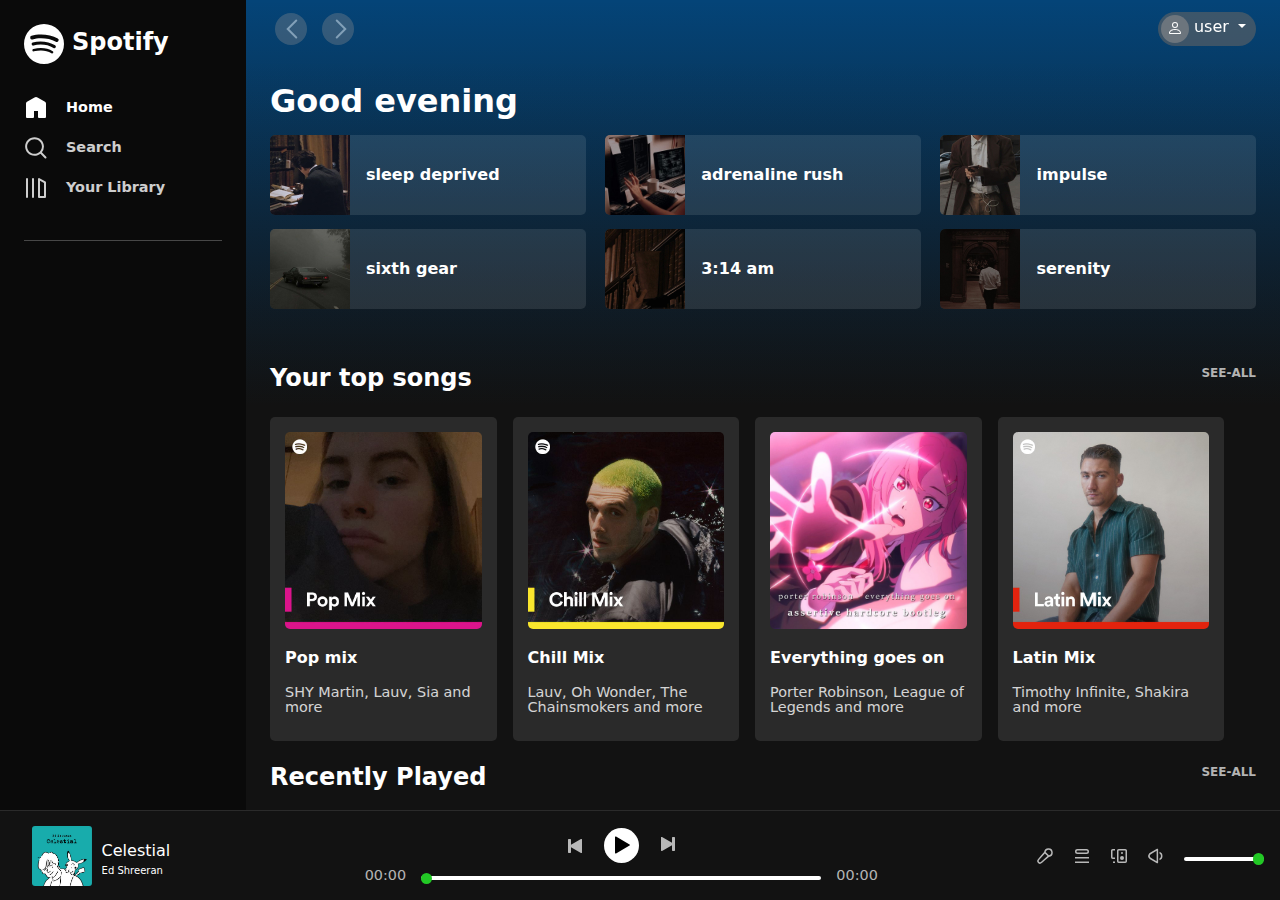
==== commit 6cffe428: "mobiplay" ====
--- a/index.html
+++ b/index.html
@@ -220,7 +220,7 @@
 
 
 
-          
+
           <section class="feedPlaylist"></section>
           <section class="feedPlaylist"></section>
           <section class="feedPlaylist"></section>
@@ -228,38 +228,45 @@
 
           <div class="footer">
             <div class="first-footer">
-                <div class="infor">
-                    <p><b>Company</b></p>
-                    <a href="">About</a> <br><p></p>
-                    <a href="">Jobs</a> <br><p></p>
-                    <a href="">For the record</a>
-                </div>
-
-                <div class="infor">
-                    <p><b>Communities</b></p>
-                    <a href="">For artists</a> <br><p></p>
-                    <a href="">Developers</a> <br><p></p>
-                    <a href="">Advertising</a> <br><p></p>
-                    <a href="">Investor</a> <br><p></p>
-                </div>
-
-                <div class="infor">
-                    <p><b>Useful links</b></p>
-                    <a href="">Support</a> <br><p></p>
-                    <a href="">Free Moblile App</a>
-                </div>
+              <div class="infor">
+                <p><b>Company</b></p>
+                <a href="">About</a> <br>
+                <p></p>
+                <a href="">Jobs</a> <br>
+                <p></p>
+                <a href="">For the record</a>
+              </div>
+
+              <div class="infor">
+                <p><b>Communities</b></p>
+                <a href="">For artists</a> <br>
+                <p></p>
+                <a href="">Developers</a> <br>
+                <p></p>
+                <a href="">Advertising</a> <br>
+                <p></p>
+                <a href="">Investor</a> <br>
+                <p></p>
+              </div>
+
+              <div class="infor">
+                <p><b>Useful links</b></p>
+                <a href="">Support</a> <br>
+                <p></p>
+                <a href="">Free Moblile App</a>
+              </div>
             </div>
             <div class="line-break"></div>
 
             <div class="second-footer">
-                <a href="">Legal</a>
-                <a href="">Privacy Center</a>
-                <a href="">Privacy Policy</a>
-                <a href="">Cookies</a>
-                <a href="">About Ads</a>
-                <a href="">Accessibility</a>
-
-                <p>© 2023 Spotify AB</p>
+              <a href="">Legal</a>
+              <a href="">Privacy Center</a>
+              <a href="">Privacy Policy</a>
+              <a href="">Cookies</a>
+              <a href="">About Ads</a>
+              <a href="">Accessibility</a>
+
+              <!-- <p>© 2023 Spotify AB</p> -->
             </div>
           </div>
 
@@ -269,10 +276,26 @@
 
 
     <div id="mobiPlay">
-      <button type="button" id="mobibtn"><svg role="img" height="24" width="24" viewBox="0 0 24 24">
+      <div id="musicaPlay">
+        <img src="./assets/playlistImage/celestial.jpg" alt="Song Image" class="song-image">
+        <div class="song-details">
+          <p class="song-name">Celestial</p>
+          <p class="author">Ed Shreeran</p>
+        </div>
+      </div>
+
+
+      <!-- <button type="button" id="mobibtn"><svg role="img" height="24" width="24" viewBox="0 0 24 24">
+          <path d="M7.05 3.606l13.49 7.788a.7.7 0 010 1.212L7.05 20.394A.7.7 0 016 19.788V4.212a.7.7 0 011.05-.606z">
+          </path>
+        </svg></button> -->
+
+      <button type="button" class="btn playPause" style="background: white;
+        border-radius: 50%;"><svg role="img" height="24" width="24" viewBox="0 0 24 24">
           <path d="M7.05 3.606l13.49 7.788a.7.7 0 010 1.212L7.05 20.394A.7.7 0 016 19.788V4.212a.7.7 0 011.05-.606z">
           </path>
         </svg></button>
+
     </div>
 
 
@@ -299,8 +322,8 @@
                 </svg>Home</a>
             </li>
             <li class="nav-item">
-              <a href="search.html" class="nav-link d-flex flex-column align-items-center"><svg role="img" height="20" width="20"
-                  fill="white" viewBox="0 0 24 24">
+              <a href="search.html" class="nav-link d-flex flex-column align-items-center"><svg role="img" height="20"
+                  width="20" fill="white" viewBox="0 0 24 24">
                   <path
                     d="M10.533 1.279c-5.18 0-9.407 4.14-9.407 9.279s4.226 9.279 9.407 9.279c2.234 0 4.29-.77 5.907-2.058l4.353 4.353a1 1 0 101.414-1.414l-4.344-4.344a9.157 9.157 0 002.077-5.816c0-5.14-4.226-9.28-9.407-9.28zm-7.407 9.279c0-4.006 3.302-7.28 7.407-7.28s7.407 3.274 7.407 7.28-3.302 7.279-7.407 7.279-7.407-3.273-7.407-7.28z">
                   </path>
@@ -336,9 +359,8 @@
                 </path>
               </svg></button>
 
-              <!-- onclick="togglePlayPause()" -->
-            <button type="button" class="btn playPause" ><svg role="img" height="24"
-                width="24" viewBox="0 0 24 24">
+            <!-- onclick="togglePlayPause()" -->
+            <button type="button" class="btn playPause"><svg role="img" height="24" width="24" viewBox="0 0 24 24">
                 <path
                   d="M7.05 3.606l13.49 7.788a.7.7 0 010 1.212L7.05 20.394A.7.7 0 016 19.788V4.212a.7.7 0 011.05-.606z">
                 </path>
@@ -354,7 +376,7 @@
           <div id="barraDeProgresso">
             <small id="currentTime">00:00</small>
             <!-- oninput="updateProgressBar()" -->
-            <input type="range" id="progressSlider" min="0" max="100" value="0" step="1" >
+            <input type="range" id="progressSlider" min="0" max="100" value="0" step="1">
             <small id="duration">00:00</small>
           </div>
 
@@ -386,7 +408,7 @@
 
           <div id="volume">
             <!-- onclick="toggleMute()" -->
-            <button type="button" class="icones outrosDispositivos"  id="button-volume-icon">
+            <button type="button" class="icones outrosDispositivos" id="button-volume-icon">
               <svg role="presentation" height="16" width="16" aria-label="Volume médio" id="volume-icon"
                 viewBox="0 0 16 16">
                 <path id="volume-path"
@@ -395,7 +417,7 @@
               </svg>
             </button>
             <!-- oninput="changeVolume()" -->
-            <input type="range" id="volume-slider" class="button-volume-range" min="0" max="1" step="0.1" value="1" >
+            <input type="range" id="volume-slider" class="button-volume-range" min="0" max="1" step="0.1" value="1">
           </div>
 
         </div>
@@ -404,7 +426,7 @@
 
 
         <!-- Thêm thẻ audio để phát file mp3 -->
-        <audio id="audioPlayer" class="d-none" controls >
+        <audio id="audioPlayer" class="d-none" controls>
           <!-- Trình duyệt không hỗ trợ thẻ audio. -->
           <source id="audioSource" type="audio/mp3">
           Your browser does not support the audio element.
@@ -417,4 +439,4 @@
   <script src="./scripts/render.js"></script>
 </body>
 
-</html>
+</html>--- a/styles/style.css
+++ b/styles/style.css
@@ -222,6 +222,7 @@
   justify-content: space-between;
   flex-wrap: wrap;
   padding: 0;
+  height: fit-content;
 }
 
 #principal #feed #main #feedHeader #playlistsRecentes li {
@@ -285,6 +286,7 @@
 
 #principal #feed #main .feedPlaylist {
   max-width: 1920px;
+  /* height: 390px; */
 }
 
 #principal #feed #main .feedPlaylist h4 {
@@ -304,6 +306,7 @@
   float: right;
   font-size: 9pt;
   font-weight: bold;
+  cursor: pointer;
 }
 
 #principal #feed #main .feedPlaylist .playlists {
@@ -311,10 +314,14 @@
   flex-wrap: wrap;
   /* justify-content: space-between; */
   padding: 0;
+  /* min-height: 660px; */
   min-height: 330px;
+  /* min-height: 990px; */
+  
   overflow-y: hidden;
-  /* height: 380px;
-  overflow-x: auto; */
+  /* height: 380px; */
+  /* overflow-x: auto; */
+
 }
 
 #principal #feed #main .feedPlaylist .playlists li {
@@ -327,10 +334,12 @@
   cursor: pointer;
   transition: background-color 0.3s;
   position: relative;
-  margin-bottom: 50px;
+  margin-bottom: 30px;
   height: max-content;
-  margin-right: 1.8%;
-  
+  margin-right: 1.6%;
+  height: 98%;
+  /* height: 46%; */
+  /* height: 31%; */
 }
 
 
@@ -507,7 +516,7 @@
     display: flex !important;
     align-items: center;
     padding: 0 5vw;
-    justify-content: end;
+    justify-content: space-between;
   }
 
   #mobibtn {
@@ -765,7 +774,7 @@
   width:254px;
   align-self: flex-end;
   position: absolute;
-  top:30px
+  top:30px;
 }
 
 .show {
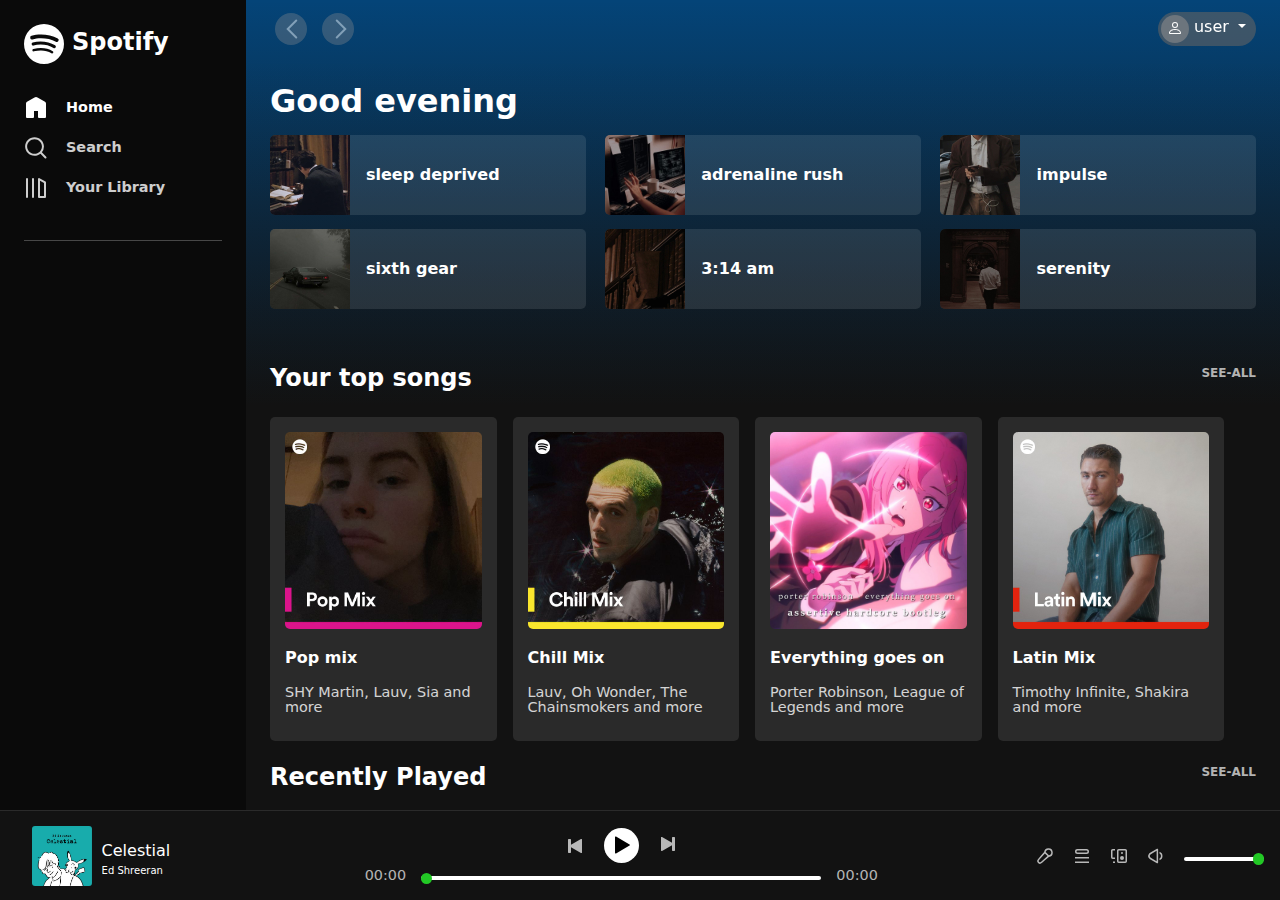
==== commit b7f67648: "change" ====
--- a/index.html
+++ b/index.html
@@ -392,13 +392,13 @@
               </path>
             </svg></button>
 
-          <button type="button" class="icones lista"><svg role="img" height="16" width="16" viewBox="0 0 16 16">
+          <button type="button" class="icones lista"><svg onClick="enabledisable(this)" role="img" height="16" width="16" viewBox="0 0 16 16">
               <path
                 d="M15 15H1v-1.5h14V15zm0-4.5H1V9h14v1.5zm-14-7A2.5 2.5 0 013.5 1h9a2.5 2.5 0 010 5h-9A2.5 2.5 0 011 3.5zm2.5-1a1 1 0 000 2h9a1 1 0 100-2h-9z">
               </path>
             </svg></button>
 
-          <button type="button" class="icones outrosDispositivos"><svg role="img" height="16" width="16"
+          <button type="button" class="icones outrosDispositivos"><svg onClick="enabledisable(this)" role="img" height="16" width="16"
               aria-label="Conectar a um dispositivo" viewBox="0 0 16 16">
               <path
                 d="M6 2.75C6 1.784 6.784 1 7.75 1h6.5c.966 0 1.75.784 1.75 1.75v10.5A1.75 1.75 0 0114.25 15h-6.5A1.75 1.75 0 016 13.25V2.75zm1.75-.25a.25.25 0 00-.25.25v10.5c0 .138.112.25.25.25h6.5a.25.25 0 00.25-.25V2.75a.25.25 0 00-.25-.25h-6.5zm-6 0a.25.25 0 00-.25.25v6.5c0 .138.112.25.25.25H4V11H1.75A1.75 1.75 0 010 9.25v-6.5C0 1.784.784 1 1.75 1H4v1.5H1.75zM4 15H2v-1.5h2V15z">
@@ -436,7 +436,7 @@
   </div>
 
   <!-- <script src="./scripts/script.js"></script> -->
-  <script src="./scripts/render.js"></script>
+  <script src="./scripts/script.js"></script>
 </body>
 
 </html>--- a/styles/style.css
+++ b/styles/style.css
@@ -321,7 +321,7 @@
   overflow-y: hidden;
   /* height: 380px; */
   /* overflow-x: auto; */
-
+  /* min-height: 770px; */
 }
 
 #principal #feed #main .feedPlaylist .playlists li {
@@ -340,6 +340,7 @@
   height: 98%;
   /* height: 46%; */
   /* height: 31%; */
+  /* height: 29%; */
 }
 
 
